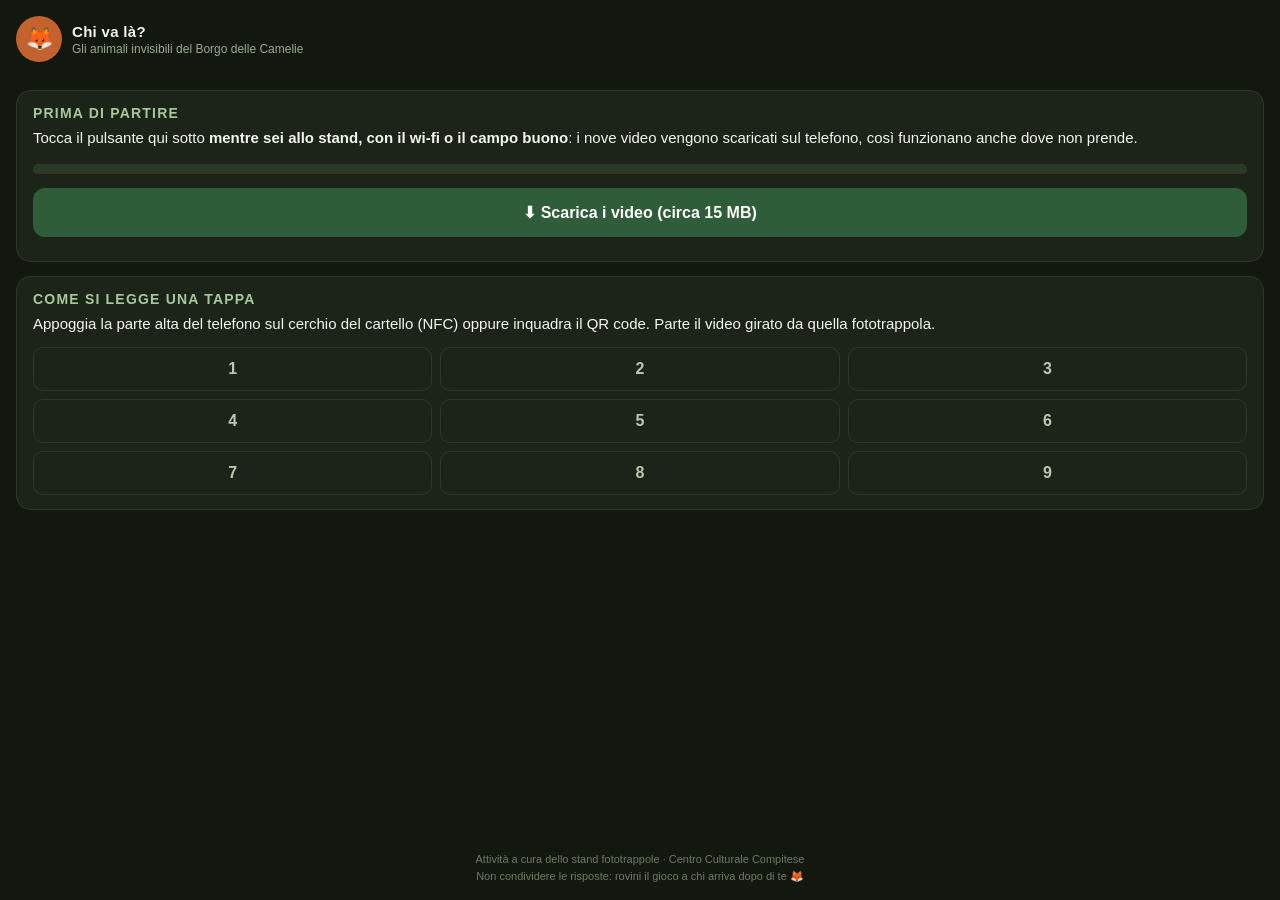
==== index.html @ 144fd058 "Pagina della caccia al tesoro, in attesa dei video Co-Authored-By: Claude Opus 5.5 <noreply@anthropi" ====
<!DOCTYPE html>
<html lang="it">
<head>
<meta charset="utf-8">
<meta name="viewport" content="width=device-width, initial-scale=1, viewport-fit=cover">
<title>Chi va là? — Le Camelie d'autunno</title>
<style>
  :root { --verde:#2f5d3a; --arancio:#c4622d; --scuro:#12170f; --chiaro:#f3f6ef; }
  * { box-sizing:border-box; -webkit-tap-highlight-color:transparent; }
  html,body { margin:0; padding:0; background:var(--scuro); color:var(--chiaro);
    font-family:-apple-system,BlinkMacSystemFont,"Segoe UI",Roboto,Helvetica,Arial,sans-serif; }
  body { min-height:100dvh; display:flex; flex-direction:column; padding:16px; padding-bottom:max(16px,env(safe-area-inset-bottom)); }
  header { display:flex; align-items:center; gap:10px; margin-bottom:14px; }
  .badge { flex:0 0 46px; height:46px; border-radius:50%; background:var(--arancio); color:#fff;
    display:flex; align-items:center; justify-content:center; font-size:22px; font-weight:800; }
  header h1 { font-size:15px; margin:0; letter-spacing:0.3px; }
  header p { margin:2px 0 0; font-size:12px; color:#9bab93; }

  video { width:100%; border-radius:14px; background:#000; display:block; aspect-ratio:16/9; object-fit:cover; }
  .card { background:#1c2318; border:1px solid #2c3826; border-radius:14px; padding:14px 16px; margin-top:14px; }
  .card h2 { margin:0 0 6px; font-size:14px; color:#a8c79b; text-transform:uppercase; letter-spacing:1.2px; }
  .card p { margin:0; font-size:15px; line-height:1.5; }
  .hint { border-left:3px solid var(--arancio); padding-left:12px; margin-top:14px; font-size:14px; line-height:1.5; color:#d6e0cf; }
  .hint b { color:var(--arancio); }

  button { width:100%; margin-top:14px; padding:15px; border:none; border-radius:12px; font-size:16px;
    font-weight:700; background:var(--verde); color:#fff; }
  button.ghost { background:transparent; border:1.5px solid #3b4b34; color:#b9c9b0; }
  button:disabled { opacity:.5; }

  .bar { height:10px; border-radius:5px; background:#2c3826; overflow:hidden; margin-top:14px; }
  .bar i { display:block; height:100%; width:0; background:var(--arancio); transition:width .3s; }
  footer { margin-top:auto; padding-top:18px; font-size:11px; color:#6d7d65; text-align:center; line-height:1.5; }
  .lista { display:grid; grid-template-columns:repeat(3,1fr); gap:8px; margin-top:12px; }
  .lista a { display:block; text-align:center; padding:12px 0; border-radius:10px; background:#1c2318;
    border:1px solid #2c3826; color:#b9c9b0; text-decoration:none; font-weight:700; }
</style>
</head>
<body>

<header>
  <div class="badge" id="badge">?</div>
  <div>
    <h1 id="titolo">Chi va là?</h1>
    <p id="occhiello">Le Camelie d'autunno · Sant'Andrea di Compito</p>
  </div>
</header>

<main id="app"></main>

<footer>
  Attività a cura dello stand fototrappole · Centro Culturale Compitese<br>
  Non condividere le risposte: rovini il gioco a chi arriva dopo di te 🦊
</footer>

<script>
/* ------------------------------------------------------------------
   CONFIGURAZIONE — è l'unica parte da modificare.
   Per ogni tappa: il file video e il suggerimento mostrato sotto.
   NON scrivere qui il nome dell'animale: la pagina non deve svelarlo.
------------------------------------------------------------------- */
const TAPPE = {
  1: { video:"video/t1.mp4", hint:"Il video è a <b>colori</b> o in <b>bianco e nero</b>? Il bianco e nero vuol dire infrarossi: siamo di notte." },
  2: { video:"video/t2.mp4", hint:"<b>Conta gli individui</b> e guarda il video fino in fondo." },
  3: { video:"video/t3.mp4", hint:"Cerca <b>data, ora e temperatura</b> stampate sull'immagine." },
  4: { video:"video/t4.mp4", hint:"<b>Come si muove?</b> Annusa, scava, bruca, corre via?" },
  5: { video:"video/t5.mp4", hint:"Guarda la <b>taglia</b>: confrontalo con l'erba o il muretto accanto." },
  6: { video:"video/t6.mp4", hint:"Occhio alla <b>coda</b>: forma e lunghezza distinguono specie simili." },
  7: { video:"video/t7.mp4", hint:"Gli occhi brillano? È il <i>tapetum lucidum</i>, lo specchio che gli animali notturni hanno dietro la retina." },
  8: { video:"video/t8.mp4", hint:"<b>Riguardalo.</b> La seconda visione vale più della prima." },
  9: { video:"video/t9.mp4", hint:"Ultima tappa: componi la <b>parola</b> con le nove lettere e torna allo stand." },
};
const CACHE = "chivala-v1";

const app = document.getElementById("app");
const badge = document.getElementById("badge");
const titolo = document.getElementById("titolo");
const occhiello = document.getElementById("occhiello");

async function sorgente(url) {
  try {
    const c = await caches.open(CACHE);
    const hit = await c.match(url);
    if (hit) return URL.createObjectURL(await hit.blob());
  } catch (e) {}
  return url;
}

async function mostraTappa(n) {
  const t = TAPPE[n];
  badge.textContent = n;
  titolo.textContent = "Tappa " + n;
  occhiello.textContent = "Chi è passato di qui?";
  app.innerHTML = `
    <video id="v" playsinline controls autoplay muted loop preload="auto"></video>
    <div class="hint">🔎 ${t.hint}</div>
    <div class="card">
      <h2>Ora tocca a te</h2>
      <p>Riconosci l'animale, cercalo nella legenda della scheda e copia la sua <b>lettera</b>
      nella riga della tappa ${n}. Segna anche se è passato di <b>giorno</b> o di <b>notte</b>.</p>
    </div>
    <button class="ghost" onclick="document.getElementById('v').play()">↻ Riguarda il video</button>`;
  document.getElementById("v").src = await sorgente(t.video);
}

function mostraHome() {
  badge.textContent = "🦊";
  titolo.textContent = "Chi va là?";
  occhiello.textContent = "Gli animali invisibili del Borgo delle Camelie";
  app.innerHTML = `
    <div class="card">
      <h2>Prima di partire</h2>
      <p>Tocca il pulsante qui sotto <b>mentre sei allo stand, con il wi-fi o il campo buono</b>:
      i nove video vengono scaricati sul telefono, così funzionano anche dove non prende.</p>
      <div class="bar"><i id="prog"></i></div>
      <button id="pre">⬇ Scarica i video (circa 15 MB)</button>
      <p id="stato" style="font-size:13px;color:#9bab93;margin-top:10px"></p>
    </div>
    <div class="card">
      <h2>Come si legge una tappa</h2>
      <p>Appoggia la parte alta del telefono sul cerchio del cartello (NFC) oppure inquadra il QR code.
      Parte il video girato da quella fototrappola.</p>
      <div class="lista">
        ${Object.keys(TAPPE).map(n => `<a href="#${n}">${n}</a>`).join("")}
      </div>
    </div>`;

  document.getElementById("pre").onclick = async (e) => {
    const btn = e.target, prog = document.getElementById("prog"), stato = document.getElementById("stato");
    btn.disabled = true; btn.textContent = "Scaricamento…";
    const urls = Object.values(TAPPE).map(t => t.video);
    let fatti = 0;
    try {
      const c = await caches.open(CACHE);
      for (const u of urls) {
        try { await c.add(u); } catch (err) {}
        fatti++; prog.style.width = (fatti / urls.length * 100) + "%";
      }
      btn.textContent = "✓ Video pronti"; stato.textContent = "Puoi partire: funzionerà anche senza campo.";
    } catch (err) {
      btn.textContent = "Scaricamento non riuscito";
      stato.textContent = "Nessun problema: i video si apriranno comunque, serve solo un po' di rete.";
    }
  };
}

function instrada() {
  const n = parseInt(location.hash.replace("#", ""), 10);
  if (TAPPE[n]) mostraTappa(n); else mostraHome();
}
addEventListener("hashchange", instrada);
instrada();
</script>
</body>
</html>
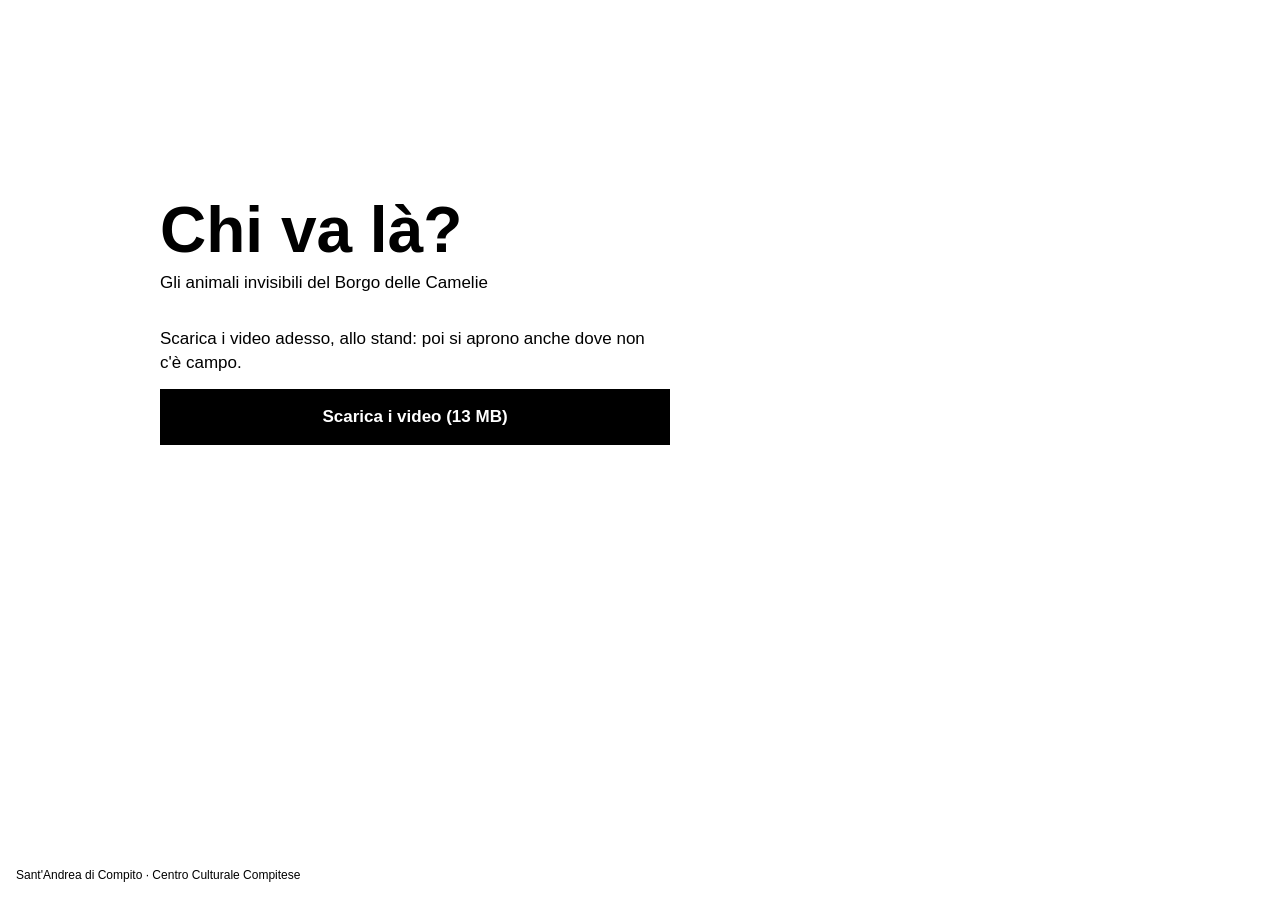
==== commit 40055e92: "Pagina rifatta: bianco e nero, poche scritte, adattabile allo schermo Co-Authored-By: Claude Opus 5." ====
--- a/index.html
+++ b/index.html
@@ -3,150 +3,147 @@
 <head>
 <meta charset="utf-8">
 <meta name="viewport" content="width=device-width, initial-scale=1, viewport-fit=cover">
-<title>Chi va là? — Le Camelie d'autunno</title>
+<meta name="theme-color" content="#ffffff">
+<meta name="robots" content="noindex">
+<title>Chi va là?</title>
 <style>
-  :root { --verde:#2f5d3a; --arancio:#c4622d; --scuro:#12170f; --chiaro:#f3f6ef; }
-  * { box-sizing:border-box; -webkit-tap-highlight-color:transparent; }
-  html,body { margin:0; padding:0; background:var(--scuro); color:var(--chiaro);
-    font-family:-apple-system,BlinkMacSystemFont,"Segoe UI",Roboto,Helvetica,Arial,sans-serif; }
-  body { min-height:100dvh; display:flex; flex-direction:column; padding:16px; padding-bottom:max(16px,env(safe-area-inset-bottom)); }
-  header { display:flex; align-items:center; gap:10px; margin-bottom:14px; }
-  .badge { flex:0 0 46px; height:46px; border-radius:50%; background:var(--arancio); color:#fff;
-    display:flex; align-items:center; justify-content:center; font-size:22px; font-weight:800; }
-  header h1 { font-size:15px; margin:0; letter-spacing:0.3px; }
-  header p { margin:2px 0 0; font-size:12px; color:#9bab93; }
+  * { box-sizing: border-box; margin: 0; }
+  html { -webkit-text-size-adjust: 100%; }
+  body {
+    min-height: 100dvh; display: flex; flex-direction: column;
+    padding: 16px max(16px, env(safe-area-inset-right)) max(16px, env(safe-area-inset-bottom)) max(16px, env(safe-area-inset-left));
+    background: #fff; color: #000; font: 17px/1.4 Arial, Helvetica, sans-serif;
+  }
+  body.partenza .testata { visibility: hidden; }
+  .testata { font-size: 12px; font-weight: bold; text-transform: uppercase; color: #000; text-decoration: none; }
+  main { flex: 1; width: 100%; max-width: 960px; margin: 0 auto; }
 
-  video { width:100%; border-radius:14px; background:#000; display:block; aspect-ratio:16/9; object-fit:cover; }
-  .card { background:#1c2318; border:1px solid #2c3826; border-radius:14px; padding:14px 16px; margin-top:14px; }
-  .card h2 { margin:0 0 6px; font-size:14px; color:#a8c79b; text-transform:uppercase; letter-spacing:1.2px; }
-  .card p { margin:0; font-size:15px; line-height:1.5; }
-  .hint { border-left:3px solid var(--arancio); padding-left:12px; margin-top:14px; font-size:14px; line-height:1.5; color:#d6e0cf; }
-  .hint b { color:var(--arancio); }
+  /* tappa */
+  .tappa { display: grid; gap: 14px; margin-top: 14px; }
+  .intesta { display: flex; align-items: center; gap: 14px; }
+  .numero { font-size: 64px; font-weight: bold; line-height: .9; }
+  .numero small { display: block; font-size: 11px; margin-top: 4px; }
+  h1 { font-size: clamp(22px, 6vw, 32px); line-height: 1.1; }
+  video { display: block; width: 100%; aspect-ratio: 16 / 9; background: #000; object-fit: contain; }
+  .domanda { font-size: 17px; }
+  .errore { font-size: 15px; }
 
-  button { width:100%; margin-top:14px; padding:15px; border:none; border-radius:12px; font-size:16px;
-    font-weight:700; background:var(--verde); color:#fff; }
-  button.ghost { background:transparent; border:1.5px solid #3b4b34; color:#b9c9b0; }
-  button:disabled { opacity:.5; }
+  @media (orientation: landscape) and (max-height: 560px) {
+    body { padding-top: 10px; }
+    .tappa { grid-template-columns: minmax(150px, 1fr) 3fr; grid-template-rows: auto 1fr; align-items: start; margin-top: 8px; }
+    .intesta { flex-direction: column; align-items: flex-start; gap: 10px; }
+    video { grid-column: 2; grid-row: 1 / span 2; height: calc(100dvh - 60px); aspect-ratio: auto; }
+    .domanda { grid-column: 1; grid-row: 2; font-size: 15px; }
+    .tappa h1 { font-size: 20px; }
+  }
 
-  .bar { height:10px; border-radius:5px; background:#2c3826; overflow:hidden; margin-top:14px; }
-  .bar i { display:block; height:100%; width:0; background:var(--arancio); transition:width .3s; }
-  footer { margin-top:auto; padding-top:18px; font-size:11px; color:#6d7d65; text-align:center; line-height:1.5; }
-  .lista { display:grid; grid-template-columns:repeat(3,1fr); gap:8px; margin-top:12px; }
-  .lista a { display:block; text-align:center; padding:12px 0; border-radius:10px; background:#1c2318;
-    border:1px solid #2c3826; color:#b9c9b0; text-decoration:none; font-weight:700; }
+  /* partenza */
+  .home { margin-top: 18vh; max-width: 30em; }
+  .home h1 { font-size: clamp(40px, 12vw, 64px); }
+  .home .sotto { margin-top: 6px; }
+  .home p.nota { margin-top: 32px; }
+  button {
+    display: block; width: 100%; margin-top: 14px; padding: 16px; border: 2px solid #000;
+    border-radius: 0; font: bold 17px Arial, Helvetica, sans-serif; color: #fff; cursor: pointer;
+    background: linear-gradient(to right, #000 var(--p, 100%), #666 var(--p, 100%));
+  }
+  button:disabled { cursor: default; }
+  .fatto { background: #fff; color: #000; }
+
+  footer { margin-top: 24px; font-size: 12px; }
+  footer:empty { display: none; }
 </style>
 </head>
 <body>
-
-<header>
-  <div class="badge" id="badge">?</div>
-  <div>
-    <h1 id="titolo">Chi va là?</h1>
-    <p id="occhiello">Le Camelie d'autunno · Sant'Andrea di Compito</p>
-  </div>
-</header>
-
+<a class="testata" href="./">Chi va là? · Le Camelie d'autunno</a>
 <main id="app"></main>
-
-<footer>
-  Attività a cura dello stand fototrappole · Centro Culturale Compitese<br>
-  Non condividere le risposte: rovini il gioco a chi arriva dopo di te 🦊
-</footer>
+<footer id="piede"></footer>
 
 <script>
-/* ------------------------------------------------------------------
-   CONFIGURAZIONE — è l'unica parte da modificare.
-   Per ogni tappa: il file video e il suggerimento mostrato sotto.
-   NON scrivere qui il nome dell'animale: la pagina non deve svelarlo.
-------------------------------------------------------------------- */
-const TAPPE = {
-  1: { video:"video/t1.mp4", hint:"Il video è a <b>colori</b> o in <b>bianco e nero</b>? Il bianco e nero vuol dire infrarossi: siamo di notte." },
-  2: { video:"video/t2.mp4", hint:"<b>Conta gli individui</b> e guarda il video fino in fondo." },
-  3: { video:"video/t3.mp4", hint:"Cerca <b>data, ora e temperatura</b> stampate sull'immagine." },
-  4: { video:"video/t4.mp4", hint:"<b>Come si muove?</b> Annusa, scava, bruca, corre via?" },
-  5: { video:"video/t5.mp4", hint:"Guarda la <b>taglia</b>: confrontalo con l'erba o il muretto accanto." },
-  6: { video:"video/t6.mp4", hint:"Occhio alla <b>coda</b>: forma e lunghezza distinguono specie simili." },
-  7: { video:"video/t7.mp4", hint:"Gli occhi brillano? È il <i>tapetum lucidum</i>, lo specchio che gli animali notturni hanno dietro la retina." },
-  8: { video:"video/t8.mp4", hint:"<b>Riguardalo.</b> La seconda visione vale più della prima." },
-  9: { video:"video/t9.mp4", hint:"Ultima tappa: componi la <b>parola</b> con le nove lettere e torna allo stand." },
-};
-const CACHE = "chivala-v1";
+// I video sono video/t1.mp4 … video/t9.mp4. La pagina non scrive mai il nome dell'animale.
+const TAPPE = 9;
+const CACHE = "chivala-v2";
+const video = n => `video/t${n}.mp4`;
+const app = document.getElementById("app");
+const piede = document.getElementById("piede");
 
-const app = document.getElementById("app");
-const badge = document.getElementById("badge");
-const titolo = document.getElementById("titolo");
-const occhiello = document.getElementById("occhiello");
+// via le cache di versioni precedenti
+if (window.caches) caches.keys().then(ks => ks.filter(k => k.startsWith("chivala-") && k !== CACHE).forEach(k => caches.delete(k)));
 
 async function sorgente(url) {
   try {
-    const c = await caches.open(CACHE);
-    const hit = await c.match(url);
+    const hit = await (await caches.open(CACHE)).match(url);
     if (hit) return URL.createObjectURL(await hit.blob());
   } catch (e) {}
   return url;
 }
 
 async function mostraTappa(n) {
-  const t = TAPPE[n];
-  badge.textContent = n;
-  titolo.textContent = "Tappa " + n;
-  occhiello.textContent = "Chi è passato di qui?";
+  document.title = `Tappa ${n} · Chi va là?`;
+  document.body.classList.remove("partenza");
+  piede.textContent = "";
   app.innerHTML = `
-    <video id="v" playsinline controls autoplay muted loop preload="auto"></video>
-    <div class="hint">🔎 ${t.hint}</div>
-    <div class="card">
-      <h2>Ora tocca a te</h2>
-      <p>Riconosci l'animale, cercalo nella legenda della scheda e copia la sua <b>lettera</b>
-      nella riga della tappa ${n}. Segna anche se è passato di <b>giorno</b> o di <b>notte</b>.</p>
-    </div>
-    <button class="ghost" onclick="document.getElementById('v').play()">↻ Riguarda il video</button>`;
-  document.getElementById("v").src = await sorgente(t.video);
+    <section class="tappa">
+      <div class="intesta">
+        <div class="numero">${n}<small>TAPPA</small></div>
+        <h1>Chi è passato di qui?</h1>
+      </div>
+      <video id="v" playsinline controls autoplay muted loop preload="auto"></video>
+      <p class="domanda">Che animale è? Di giorno o di notte? Quanti sono?</p>
+    </section>`;
+  const v = document.getElementById("v");
+  v.onerror = () => {
+    v.insertAdjacentHTML("afterend", `<p class="errore">Il video non si apre: serve un po' di campo. Riprova tra qualche passo.</p>`);
+  };
+  v.src = await sorgente(video(n));
+}
+
+async function giaScaricati() {
+  try {
+    const c = await caches.open(CACHE);
+    for (let n = 1; n <= TAPPE; n++) if (!(await c.match(video(n)))) return false;
+    return true;
+  } catch (e) { return false; }
 }
 
 function mostraHome() {
-  badge.textContent = "🦊";
-  titolo.textContent = "Chi va là?";
-  occhiello.textContent = "Gli animali invisibili del Borgo delle Camelie";
+  document.title = "Chi va là?";
+  document.body.classList.add("partenza");
+  piede.textContent = "Sant'Andrea di Compito · Centro Culturale Compitese";
   app.innerHTML = `
-    <div class="card">
-      <h2>Prima di partire</h2>
-      <p>Tocca il pulsante qui sotto <b>mentre sei allo stand, con il wi-fi o il campo buono</b>:
-      i nove video vengono scaricati sul telefono, così funzionano anche dove non prende.</p>
-      <div class="bar"><i id="prog"></i></div>
-      <button id="pre">⬇ Scarica i video (circa 15 MB)</button>
-      <p id="stato" style="font-size:13px;color:#9bab93;margin-top:10px"></p>
-    </div>
-    <div class="card">
-      <h2>Come si legge una tappa</h2>
-      <p>Appoggia la parte alta del telefono sul cerchio del cartello (NFC) oppure inquadra il QR code.
-      Parte il video girato da quella fototrappola.</p>
-      <div class="lista">
-        ${Object.keys(TAPPE).map(n => `<a href="#${n}">${n}</a>`).join("")}
-      </div>
-    </div>`;
+    <section class="home">
+      <h1>Chi va là?</h1>
+      <p class="sotto">Gli animali invisibili del Borgo delle Camelie</p>
+      <p class="nota">Scarica i video adesso, allo stand: poi si aprono anche dove non c'è campo.</p>
+      <button id="scarica">Scarica i video (13 MB)</button>
+    </section>`;
+  const b = document.getElementById("scarica");
+  const pronto = () => { b.textContent = "Video scaricati"; b.classList.add("fatto"); b.disabled = true; };
+  giaScaricati().then(ok => ok && pronto());
 
-  document.getElementById("pre").onclick = async (e) => {
-    const btn = e.target, prog = document.getElementById("prog"), stato = document.getElementById("stato");
-    btn.disabled = true; btn.textContent = "Scaricamento…";
-    const urls = Object.values(TAPPE).map(t => t.video);
-    let fatti = 0;
+  b.onclick = async () => {
+    b.disabled = true;
+    let fatti = 0, falliti = 0;
     try {
       const c = await caches.open(CACHE);
-      for (const u of urls) {
-        try { await c.add(u); } catch (err) {}
-        fatti++; prog.style.width = (fatti / urls.length * 100) + "%";
+      for (let n = 1; n <= TAPPE; n++) {
+        b.style.setProperty("--p", `${fatti / TAPPE * 100}%`);
+        b.textContent = `Scaricamento ${fatti + 1} di ${TAPPE}`;
+        try { await c.add(video(n)); } catch (e) { falliti++; }
+        fatti++;
       }
-      btn.textContent = "✓ Video pronti"; stato.textContent = "Puoi partire: funzionerà anche senza campo.";
-    } catch (err) {
-      btn.textContent = "Scaricamento non riuscito";
-      stato.textContent = "Nessun problema: i video si apriranno comunque, serve solo un po' di rete.";
-    }
+    } catch (e) { falliti = TAPPE; }
+    b.style.removeProperty("--p");
+    if (!falliti) return pronto();
+    b.disabled = false;
+    b.textContent = "Non tutti scaricati: riprova";
   };
 }
 
 function instrada() {
-  const n = parseInt(location.hash.replace("#", ""), 10);
-  if (TAPPE[n]) mostraTappa(n); else mostraHome();
+  const n = parseInt(location.hash.slice(1), 10);
+  n >= 1 && n <= TAPPE ? mostraTappa(n) : mostraHome();
+  scrollTo(0, 0);
 }
 addEventListener("hashchange", instrada);
 instrada();
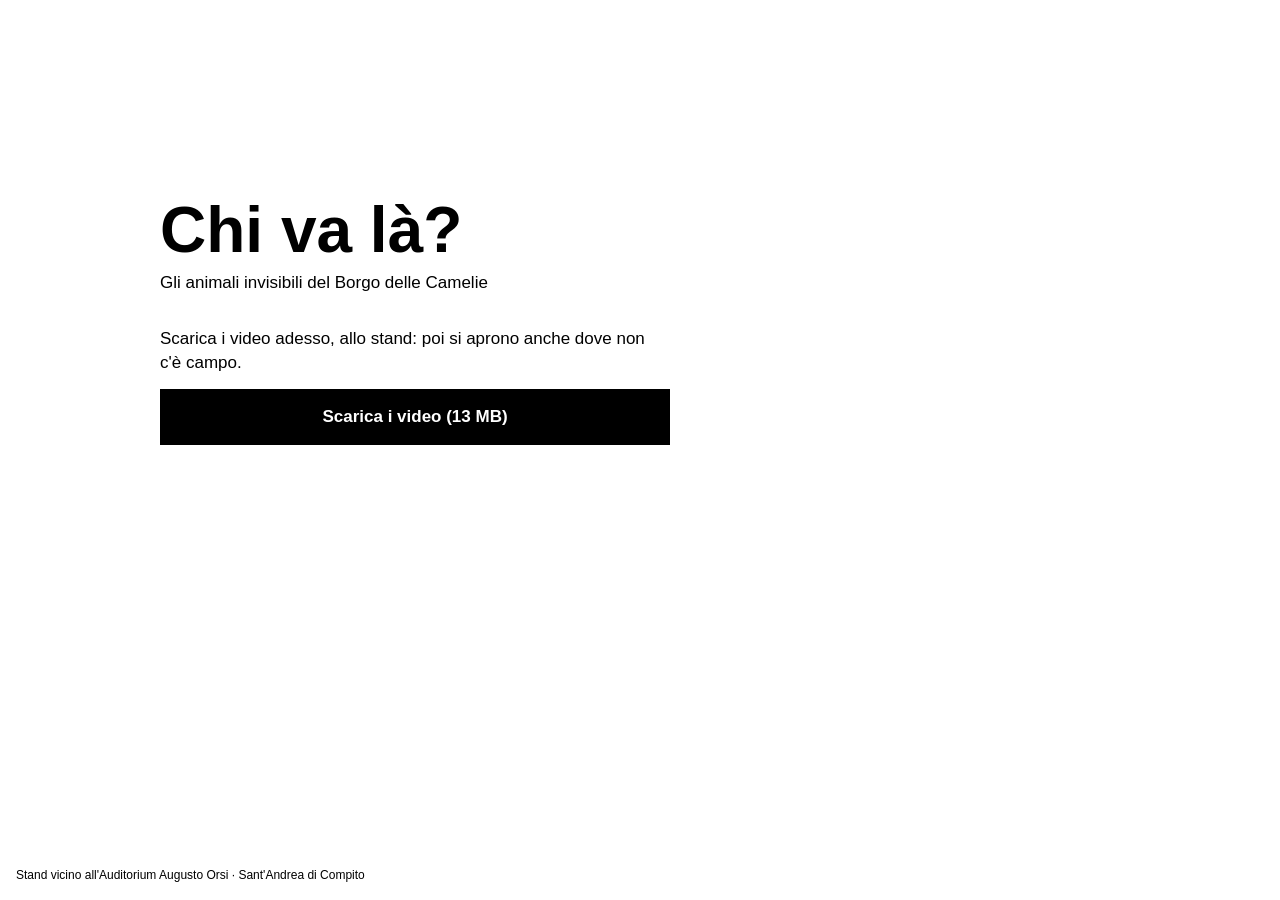
==== commit 835cda12: "Stand vicino all'Auditorium Augusto Orsi Co-Authored-By: Claude Opus 5.5 <noreply@anthropic.com>" ====
--- a/index.html
+++ b/index.html
@@ -67,6 +67,9 @@
 const app = document.getElementById("app");
 const piede = document.getElementById("piede");
 
+// sw.js salva la pagina, per aprirla anche senza campo
+if ("serviceWorker" in navigator) navigator.serviceWorker.register("sw.js").catch(() => {});
+
 // via le cache di versioni precedenti
 if (window.caches) caches.keys().then(ks => ks.filter(k => k.startsWith("chivala-") && k !== CACHE).forEach(k => caches.delete(k)));
 
@@ -109,7 +112,7 @@
 function mostraHome() {
   document.title = "Chi va là?";
   document.body.classList.add("partenza");
-  piede.textContent = "Sant'Andrea di Compito · Centro Culturale Compitese";
+  piede.textContent = "Stand vicino all'Auditorium Augusto Orsi · Sant'Andrea di Compito";
   app.innerHTML = `
     <section class="home">
       <h1>Chi va là?</h1>
@@ -132,6 +135,7 @@
         try { await c.add(video(n)); } catch (e) { falliti++; }
         fatti++;
       }
+      try { await c.add("./"); } catch (e) { falliti++; }
     } catch (e) { falliti = TAPPE; }
     b.style.removeProperty("--p");
     if (!falliti) return pronto();
